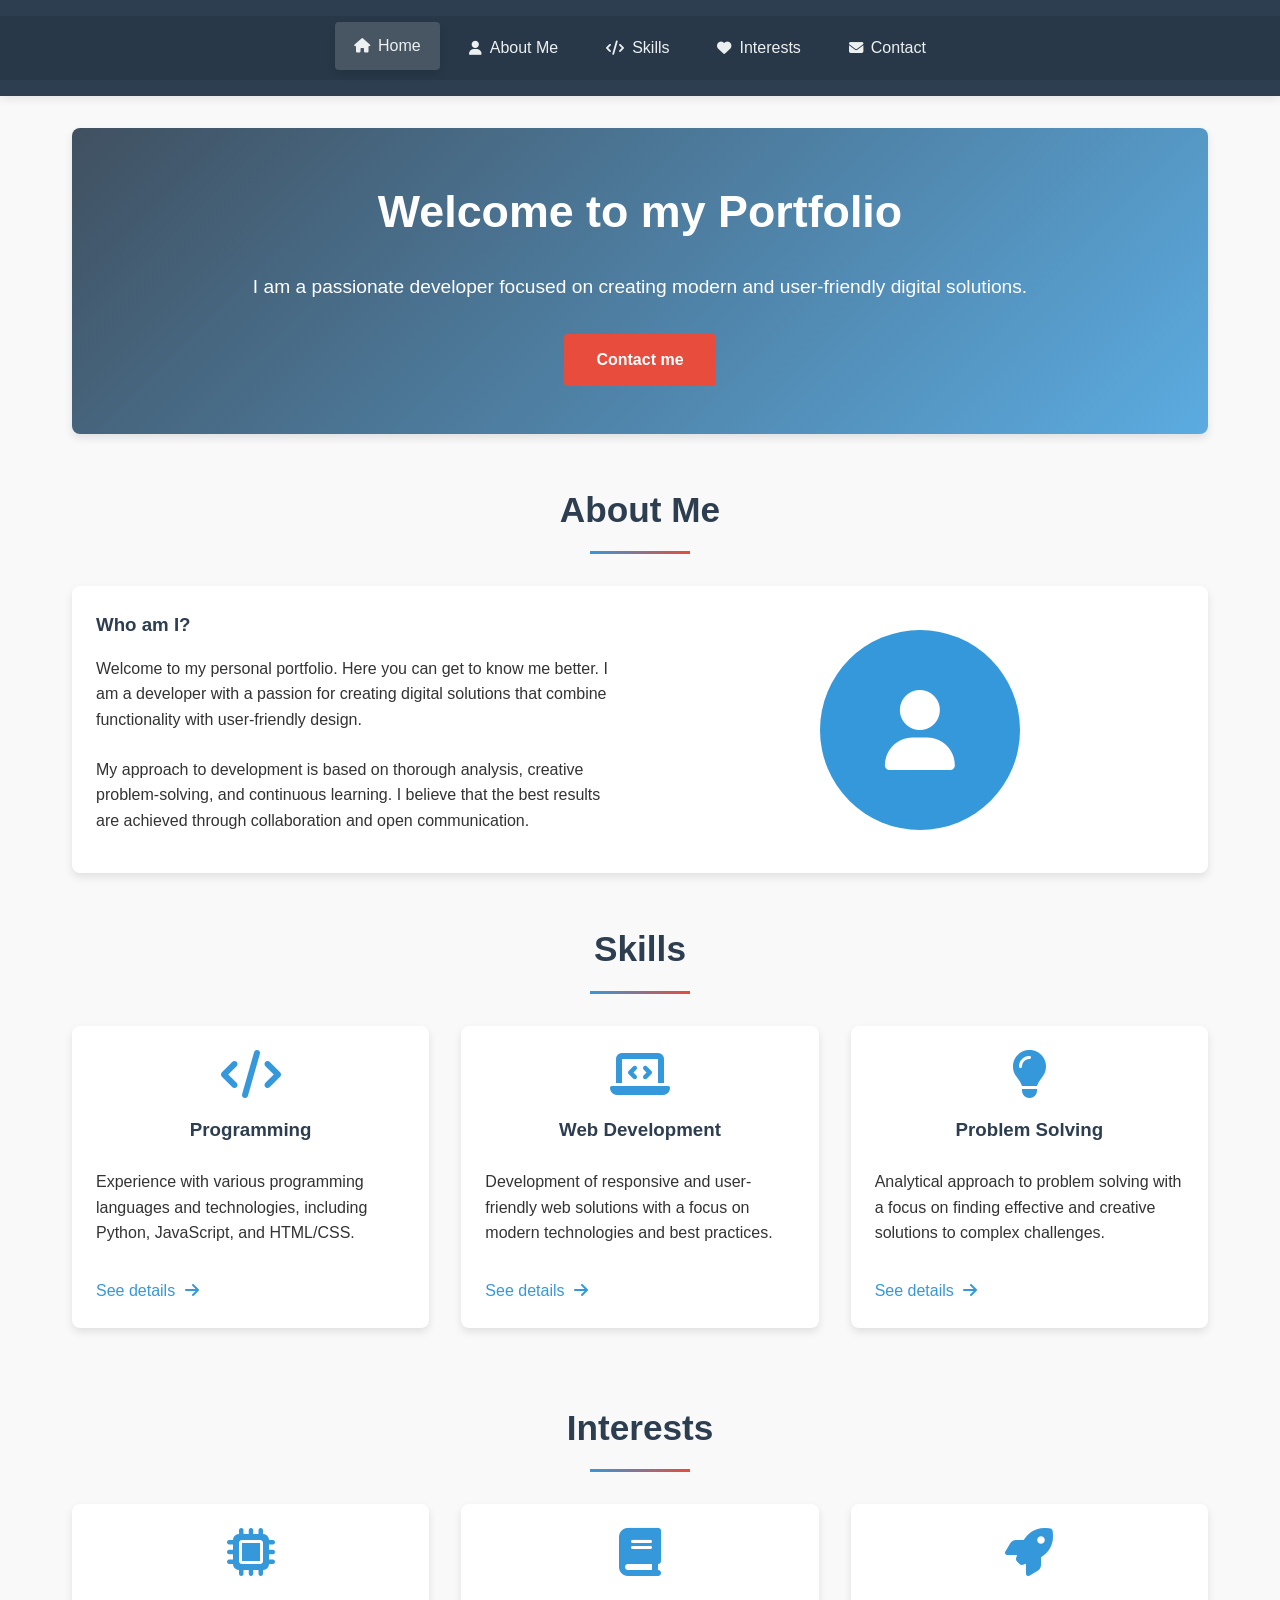
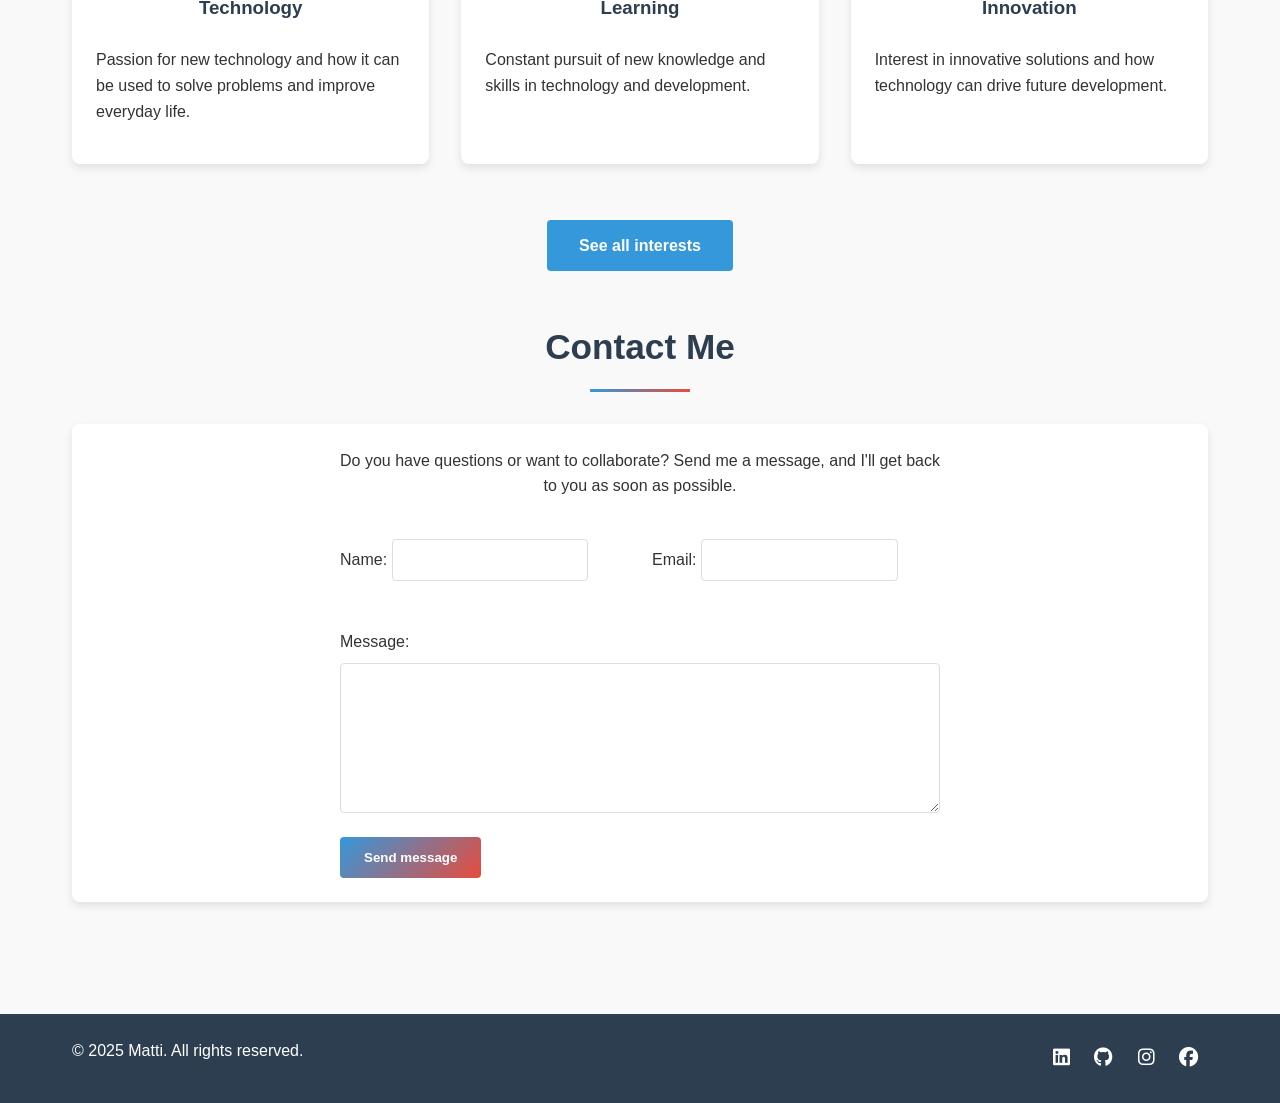
==== src/index.html @ 2b3bad9c "Initial commit" ====
<!doctype html>
<html lang="en">
  <head>
    <meta charset="UTF-8" />
    <meta name="viewport" content="width=device-width, initial-scale=1.0" />
    <title>Matti's Portfolio</title>
    <link rel="stylesheet" href="css/main.css" />
    <link
      rel="stylesheet"
      href="https://cdnjs.cloudflare.com/ajax/libs/font-awesome/6.4.0/css/all.min.css"
    />
  </head>
  <body>
    <div class="page-container">
      <header>
        <div id="navigation-placeholder"></div>
      </header>

      <main>
        <section id="hero" class="card hero">
          <h1>Welcome to my Portfolio</h1>
          <p>
            I am a passionate developer focused on creating modern and
            user-friendly digital solutions.
          </p>
          <a href="#contact" class="btn btn-accent">Contact me</a>
        </section>

        <section id="about">
          <h2 class="section-title">About Me</h2>
          <div class="card">
            <div class="flex-container align-center">
              <div class="flex-item">
                <h3 class="mb-2">Who am I?</h3>
                <p class="mb-3">
                  Welcome to my personal portfolio. Here you can get to know me better.
                  I am a developer with a passion for creating digital solutions that
                  combine functionality with user-friendly design.
                </p>
                <p>
                  My approach to development is based on thorough analysis,
                  creative problem-solving, and continuous learning. I believe that the
                  best results are achieved through collaboration and open
                  communication.
                </p>
              </div>
              <div class="flex-item text-center">
                <div class="profile-image">
                  <i class="fas fa-user"></i>
                </div>
              </div>
            </div>
          </div>
        </section>

        <section id="skills">
          <h2 class="section-title">Skills</h2>
          <div class="grid-container">
            <div class="card">
              <div class="card-icon-header">
                <i class="fas fa-code card-icon"></i>
                <h3 class="card-title">Programming</h3>
              </div>
              <p>
                Experience with various programming languages and technologies,
                including Python, JavaScript, and HTML/CSS.
              </p>
              <a
                href="skills.html"
                class="details-link"
                >See details
                <i class="fas fa-arrow-right"></i
              ></a>
            </div>

            <div class="card">
              <div class="card-icon-header">
                <i class="fas fa-laptop-code card-icon"></i>
                <h3 class="card-title">Web Development</h3>
              </div>
              <p>
                Development of responsive and user-friendly web solutions with a focus
                on modern technologies and best practices.
              </p>
              <a
                href="skills.html"
                class="details-link"
                >See details
                <i class="fas fa-arrow-right"></i
              ></a>
            </div>

            <div class="card">
              <div class="card-icon-header">
                <i class="fas fa-lightbulb card-icon"></i>
                <h3 class="card-title">Problem Solving</h3>
              </div>
              <p>
                Analytical approach to problem solving with a focus on finding
                effective and creative solutions to complex challenges.
              </p>
              <a
                href="skills.html"
                class="details-link"
                >See details
                <i class="fas fa-arrow-right"></i
              ></a>
            </div>
          </div>
        </section>

        <section id="hobbies">
          <h2 class="section-title">Interests</h2>
          <div class="grid-container">
            <div class="card">
              <div class="card-icon-header">
                <i class="fas fa-microchip card-icon"></i>
                <h3 class="card-title">Technology</h3>
              </div>
              <p>
                Passion for new technology and how it can be used to solve
                problems and improve everyday life.
              </p>
            </div>

            <div class="card">
              <div class="card-icon-header">
                <i class="fas fa-book card-icon"></i>
                <h3 class="card-title">Learning</h3>
              </div>
              <p>
                Constant pursuit of new knowledge and skills in technology
                and development.
              </p>
            </div>

            <div class="card">
              <div class="card-icon-header">
                <i class="fas fa-rocket card-icon"></i>
                <h3 class="card-title">Innovation</h3>
              </div>
              <p>
                Interest in innovative solutions and how technology can
                drive future development.
              </p>
            </div>
          </div>
          <div class="text-center mt-4">
            <a href="hobbies.html" class="btn btn-primary">See all interests</a>
          </div>
        </section>

        <section id="contact">
          <h2 class="section-title">Contact Me</h2>
          <div class="card">
            <form id="contact-form">
              <div class="mb-3 text-center">
                <p>
                  Do you have questions or want to collaborate? Send me a message,
                  and I'll get back to you as soon as possible.
                </p>
              </div>

              <div class="form-row">
                <div class="form-col">
                  <label for="name">Name:</label>
                  <input type="text" id="name" name="name" required />
                </div>

                <div class="form-col">
                  <label for="email">Email:</label>
                  <input type="email" id="email" name="email" required />
                </div>
              </div>

              <label for="message">Message:</label>
              <textarea id="message" name="message" required></textarea>

              <button type="submit">Send message</button>
            </form>
          </div>
        </section>
      </main>

      <div id="footer-placeholder"></div>
    </div>

    <script src="js/main.js"></script>
  </body>
</html>
---- src/css/main.css ----
/* Modern Portfolio Website Styles */
:root {
    --primary-color: #2c3e50;
    --secondary-color: #3498db;
    --accent-color: #e74c3c;
    --light-color: #ecf0f1;
    --dark-color: #2c3e50;
    --text-color: #333;
    --text-light: #f9f9f9;
    --card-shadow: 0 4px 8px rgba(0, 0, 0, 0.1);
    --transition-speed: 0.3s;
}

/* Base Styles */
* {
    box-sizing: border-box;
    margin: 0;
    padding: 0;
}

body {
    font-family: 'Segoe UI', Tahoma, Geneva, Verdana, sans-serif;
    line-height: 1.6;
    color: var(--text-color);
    background-color: #f9f9f9;
    margin: 0;
    padding: 0;
}

.page-container {
    display: flex;
    flex-direction: column;
    min-height: 100vh;
}

/* Typography */
h1, h2, h3, h4, h5, h6 {
    color: var(--primary-color);
    margin-bottom: 1rem;
}

p {
    margin-bottom: 1rem;
}

/* Header Styles */
header {
    background: linear-gradient(135deg, var(--primary-color), var(--dark-color));
    color: white;
    padding: 1rem 0;
    box-shadow: 0 2px 10px rgba(0, 0, 0, 0.1);
}

header h1 {
    margin: 0;
    padding: 0 2rem;
    font-size: 2.2rem;
    font-weight: 600;
    letter-spacing: 1px;
}

/* Navigation Styles */
.main-nav {
    background-color: rgba(0, 0, 0, 0.1);
    padding: 0.5rem 0;
    transition: all 0.3s ease;
}

.nav-container {
    max-width: 1200px;
    margin: 0 auto;
}

.main-nav ul {
    list-style-type: none;
    padding: 0;
    margin: 0;
    display: flex;
    justify-content: center;
    flex-wrap: wrap;
}

.main-nav ul li {
    margin: 0;
}

.main-nav ul li a {
    color: var(--light-color);
    text-decoration: none;
    font-weight: 500;
    padding: 0.7rem 1.2rem;
    margin: 0 0.3rem;
    border-radius: 4px;
    display: flex;
    align-items: center;
    transition: all 0.3s ease;
}

.main-nav ul li a i {
    margin-right: 0.5rem;
    font-size: 0.9rem;
}

.main-nav ul li a:hover {
    background-color: rgba(255, 255, 255, 0.15);
    transform: translateY(-2px);
    box-shadow: 0 4px 8px rgba(0, 0, 0, 0.1);
}

.main-nav ul li a.active {
    background-color: rgba(255, 255, 255, 0.15);
    transform: translateY(-2px);
    box-shadow: 0 4px 8px rgba(0, 0, 0, 0.1);
}

/* Main Content Styles */
main {
    flex: 1;
    padding: 2rem;
    max-width: 1200px;
    margin: 0 auto;
    width: 100%;
}

/* Section Styles */
section {
    margin-bottom: 3rem;
}

.section-title {
    text-align: center;
    font-size: 2.2rem;
    margin-bottom: 2rem;
    color: var(--primary-color);
    position: relative;
    padding-bottom: 1rem;
}

.section-title::after {
    content: '';
    position: absolute;
    bottom: 0;
    left: 50%;
    transform: translateX(-50%);
    width: 100px;
    height: 3px;
    background: linear-gradient(90deg, var(--secondary-color), var(--accent-color));
}

/* Card Styles */
.card {
    background-color: white;
    border-radius: 8px;
    padding: 1.5rem;
    box-shadow: var(--card-shadow);
    transition: transform var(--transition-speed) ease, box-shadow var(--transition-speed) ease;
    margin-bottom: 1.5rem;
}

.card:hover {
    transform: translateY(-5px);
    box-shadow: 0 8px 16px rgba(0, 0, 0, 0.15);
}

/* Grid Container */
.grid-container {
    display: grid;
    grid-template-columns: repeat(auto-fit, minmax(300px, 1fr));
    gap: 2rem;
    margin-top: 2rem;
}

/* Flex Layout Utilities */
.flex-container {
    display: flex;
    flex-wrap: wrap;
    gap: 2rem;
}

.flex-item {
    flex: 1;
    min-width: 300px;
}

.align-center {
    align-items: center;
}

.justify-center {
    justify-content: center;
}

.justify-between {
    justify-content: space-between;
}

.text-center {
    text-align: center;
}

/* Margin and Padding Utilities */
.mb-1 { margin-bottom: 0.5rem; }
.mb-2 { margin-bottom: 1rem; }
.mb-3 { margin-bottom: 1.5rem; }
.mb-4 { margin-bottom: 2rem; }
.mb-5 { margin-bottom: 3rem; }

.mt-1 { margin-top: 0.5rem; }
.mt-2 { margin-top: 1rem; }
.mt-3 { margin-top: 1.5rem; }
.mt-4 { margin-top: 2rem; }
.mt-5 { margin-top: 3rem; }

.mt-1 { margin-top: 0.5rem; }
.mt-2 { margin-top: 1rem; }
.mt-3 { margin-top: 1.5rem; }

.p-1 { padding: 0.5rem; }
.p-2 { padding: 1rem; }
.p-3 { padding: 1.5rem; }
.p-4 { padding: 2rem; }
.p-5 { padding: 3rem; }

/* Skills Specific Styles */
.skills-container {
    display: grid;
    grid-template-columns: repeat(auto-fit, minmax(300px, 1fr));
    gap: 2rem;
    margin-top: 2rem;
    width: 100%;
    max-width: 1200px;
    margin-left: auto;
    margin-right: auto;
}

.skill-category {
    background-color: white;
    border-radius: 8px;
    padding: 1.5rem;
    box-shadow: var(--card-shadow);
    transition: transform var(--transition-speed) ease, box-shadow var(--transition-speed) ease;
}

.skill-category:hover {
    transform: translateY(-5px);
    box-shadow: 0 8px 16px rgba(0, 0, 0, 0.15);
}

.skill-category h3 {
    color: var(--primary-color);
    font-size: 1.32rem;
    margin-top: 0;
    margin-bottom: 1.5rem;
    padding-bottom: 0.5rem;
    border-bottom: 2px solid var(--secondary-color);
    position: relative;
}

.skill-category h3::before {
    content: '';
    position: absolute;
    left: 0;
    bottom: -2px;
    width: 50px;
    height: 2px;
    background-color: var(--accent-color);
}

.skill-item {
    margin-bottom: 1.2rem;
}

.skill-name {
    display: flex;
    justify-content: space-between;
    margin-bottom: 0.5rem;
    font-weight: 500;
}

.skill-bar {
    height: 10px;
    background-color: #e0e0e0;
    border-radius: 5px;
    overflow: hidden;
}

.skill-progress {
    height: 100%;
    border-radius: 5px;
    background: linear-gradient(90deg, var(--secondary-color), var(--accent-color));
    transition: width 1s ease-in-out;
}

.skill-progress.python {
    width: 85%;
}

.skill-progress.javascript {
    width: 75%;
}

.skill-progress.html-css {
    width: 80%;
}

/* Skill progress utility classes */
.skill-progress-60 { width: 60%; }
.skill-progress-65 { width: 65%; }
.skill-progress-70 { width: 70%; }
.skill-progress-75 { width: 75%; }
.skill-progress-80 { width: 80%; }
.skill-progress-85 { width: 85%; }
.skill-progress-90 { width: 90%; }

.skill-icon {
    margin-right: 10px;
    color: var(--secondary-color);
}

/* Hero Section */
.hero {
    text-align: center;
    padding: 3rem 1.5rem;
    margin-bottom: 3rem;
    background: linear-gradient(135deg, rgba(44, 62, 80, 0.9), rgba(52, 152, 219, 0.8)),
                url("https://images.unsplash.com/photo-1517694712202-14dd9538aa97") center/cover no-repeat;
}

.hero h1 {
    color: white;
    font-size: 2.8rem;
    margin-bottom: 1.5rem;
}

.hero p {
    color: white;
    font-size: 1.2rem;
    max-width: 800px;
    margin: 0 auto 2rem;
}

/* Buttons */
.btn {
    display: inline-block;
    padding: 0.8rem 2rem;
    border-radius: 4px;
    text-decoration: none;
    font-weight: 600;
    transition: all 0.3s ease;
    cursor: pointer;
    border: none;
}

.btn-primary {
    background-color: var(--secondary-color);
    color: white;
}

.btn-accent {
    background-color: var(--accent-color);
    color: white;
}

.btn:hover {
    transform: translateY(-2px);
    box-shadow: 0 4px 8px rgba(0, 0, 0, 0.2);
}

/* Details Link */
.details-link {
    display: inline-block;
    margin-top: 1rem;
    color: var(--secondary-color);
    text-decoration: none;
    font-weight: 500;
}

.details-link i {
    margin-left: 5px;
}

/* Form Styles */
form {
    display: flex;
    flex-direction: column;
    max-width: 600px;
    margin: 0 auto;
}

.form-row {
    display: flex;
    gap: 1.5rem;
    margin-bottom: 1.5rem;
    flex-wrap: wrap;
}

.form-col {
    flex: 1;
    min-width: 200px;
}

label {
    margin-bottom: 0.5rem;
    font-weight: 500;
}

input, textarea {
    padding: 0.8rem;
    margin-bottom: 1.5rem;
    border: 1px solid #ddd;
    border-radius: 4px;
    font-family: inherit;
    transition: border-color var(--transition-speed) ease;
}

input:focus, textarea:focus {
    outline: none;
    border-color: var(--secondary-color);
    box-shadow: 0 0 0 2px rgba(52, 152, 219, 0.2);
}

textarea {
    min-height: 150px;
    resize: vertical;
}

button {
    background: linear-gradient(135deg, var(--secondary-color), var(--accent-color));
    color: white;
    border: none;
    padding: 0.8rem 1.5rem;
    border-radius: 4px;
    cursor: pointer;
    font-weight: 600;
    transition: transform var(--transition-speed) ease, box-shadow var(--transition-speed) ease;
    align-self: flex-start;
}

button:hover {
    transform: translateY(-2px);
    box-shadow: 0 4px 8px rgba(0, 0, 0, 0.2);
}

/* Timeline Styles */
.timeline-item {
    border-left: 3px solid var(--secondary-color);
    padding-left: 1rem;
    margin-bottom: 1.5rem;
}

.timeline-item.accent {
    border-left: 3px solid var(--accent-color);
}

.timeline-title {
    margin-bottom: 0.5rem;
    font-weight: 600;
}

.timeline-subtitle {
    margin-bottom: 0.5rem;
    color: #666;
}

.timeline-item.accent {
    border-left: 3px solid var(--accent-color);
}

.timeline-title {
    margin-bottom: 0.5rem;
    font-weight: 600;
}

.timeline-subtitle {
    margin-bottom: 0.5rem;
    color: #666;
}

/* Profile Image */
.profile-image {
    background-color: var(--secondary-color);
    width: 200px;
    height: 200px;
    border-radius: 50%;
    margin: 0 auto;
    display: flex;
    align-items: center;
    justify-content: center;
}

.profile-image i {
    font-size: 5rem;
    color: white;
}

/* Social Media Icons */
.social-icons {
    display: flex;
    gap: 1rem;
}

.social-icon {
    display: inline-flex;
    align-items: center;
    justify-content: center;
    width: 40px;
    height: 40px;
    background-color: var(--secondary-color);
    color: white;
    border-radius: 50%;
    text-decoration: none;
    transition: all 0.3s ease;
}

.social-icon:hover {
    transform: translateY(-3px);
    box-shadow: 0 4px 8px rgba(0, 0, 0, 0.2);
}

/* Contact Info */
.contact-info-item {
    display: flex;
    align-items: center;
    margin-bottom: 1rem;
}

.contact-info-icon {
    color: var(--secondary-color);
    font-size: 1.2rem;
    width: 30px;
}

/* Section Headers */
.section-header {
    color: var(--primary-color);
    margin-bottom: 1.5rem;
    padding-bottom: 0.5rem;
    border-bottom: 2px solid var(--secondary-color);
}

.section-subtitle {
    color: var(--primary-color);
    margin-bottom: 0.5rem;
}

.social-heading {
    color: var(--primary-color);
    margin: 2rem 0 1rem;
}

/* Footer Styles */
footer {
    background-color: var(--primary-color);
    color: white;
    padding: 1.5rem;
    margin-top: 2rem;
}

.footer-container {
    display: flex;
    justify-content: space-between;
    align-items: center;
    flex-wrap: wrap;
    max-width: 1200px;
    margin: 0 auto;
    padding: 0 2rem;
}

.footer-social a {
    color: white;
    margin: 0 10px;
    font-size: 1.2rem;
    transition: transform 0.3s ease;
}

.footer-social a:hover {
    transform: translateY(-3px);
}

/* Card Icon Header */
.card-icon-header {
    text-align: center;
    margin-bottom: 1.5rem;
}

.card-icon {
    font-size: 3rem;
    color: var(--secondary-color);
}

.card-title {
    margin-top: 1rem;
    color: var(--primary-color);
}

/* Scrollable Section */
.scrollable-section {
    max-height: calc(100vh - 250px);
    overflow-y: auto;
    padding-right: 10px;
    scrollbar-color: #888 #f1f1f1;
}

.scrollable-section::-webkit-scrollbar {
    width: 10px;
}

.scrollable-section::-webkit-scrollbar-track {
    background: #f1f1f1; 
}

.scrollable-section::-webkit-scrollbar-thumb {
    background: #888; 
    border-radius: 5px;
}

.scrollable-section::-webkit-scrollbar-thumb:hover {
    background: #555; 
}

/* Responsive Design */
@media (max-width: 768px) {
    .grid-container {
        grid-template-columns: 1fr;
    }
    
    main {
        padding: 1rem;
    }
    
    .main-nav ul {
        flex-direction: column;
        align-items: center;
    }
    
    .main-nav ul li {
        margin: 0.3rem 0;
        width: 100%;
        text-align: center;
    }
    
    .main-nav ul li a {
        justify-content: center;
        padding: 0.8rem 1rem;
    }
    
    .section-title {
        font-size: 1.8rem;
    }
    
    .hero h1 {
        font-size: 2.2rem;
    }
}
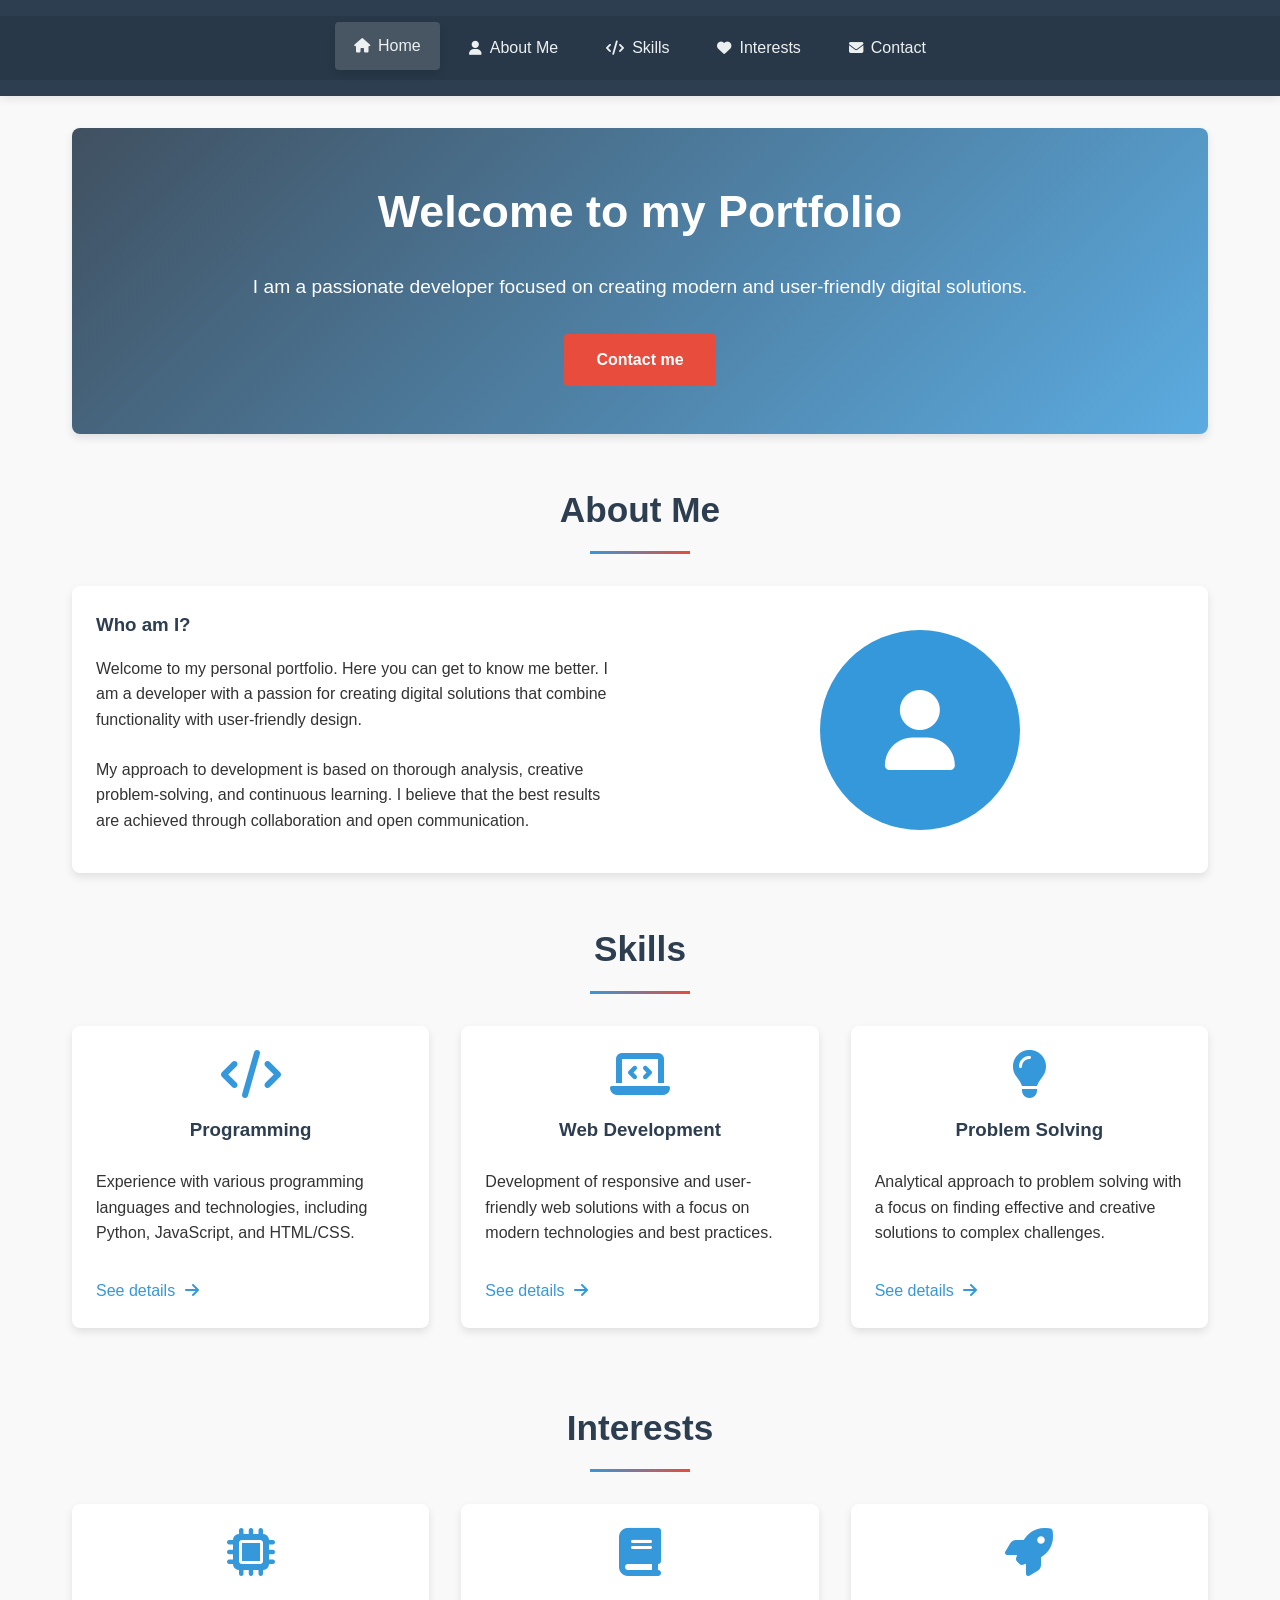
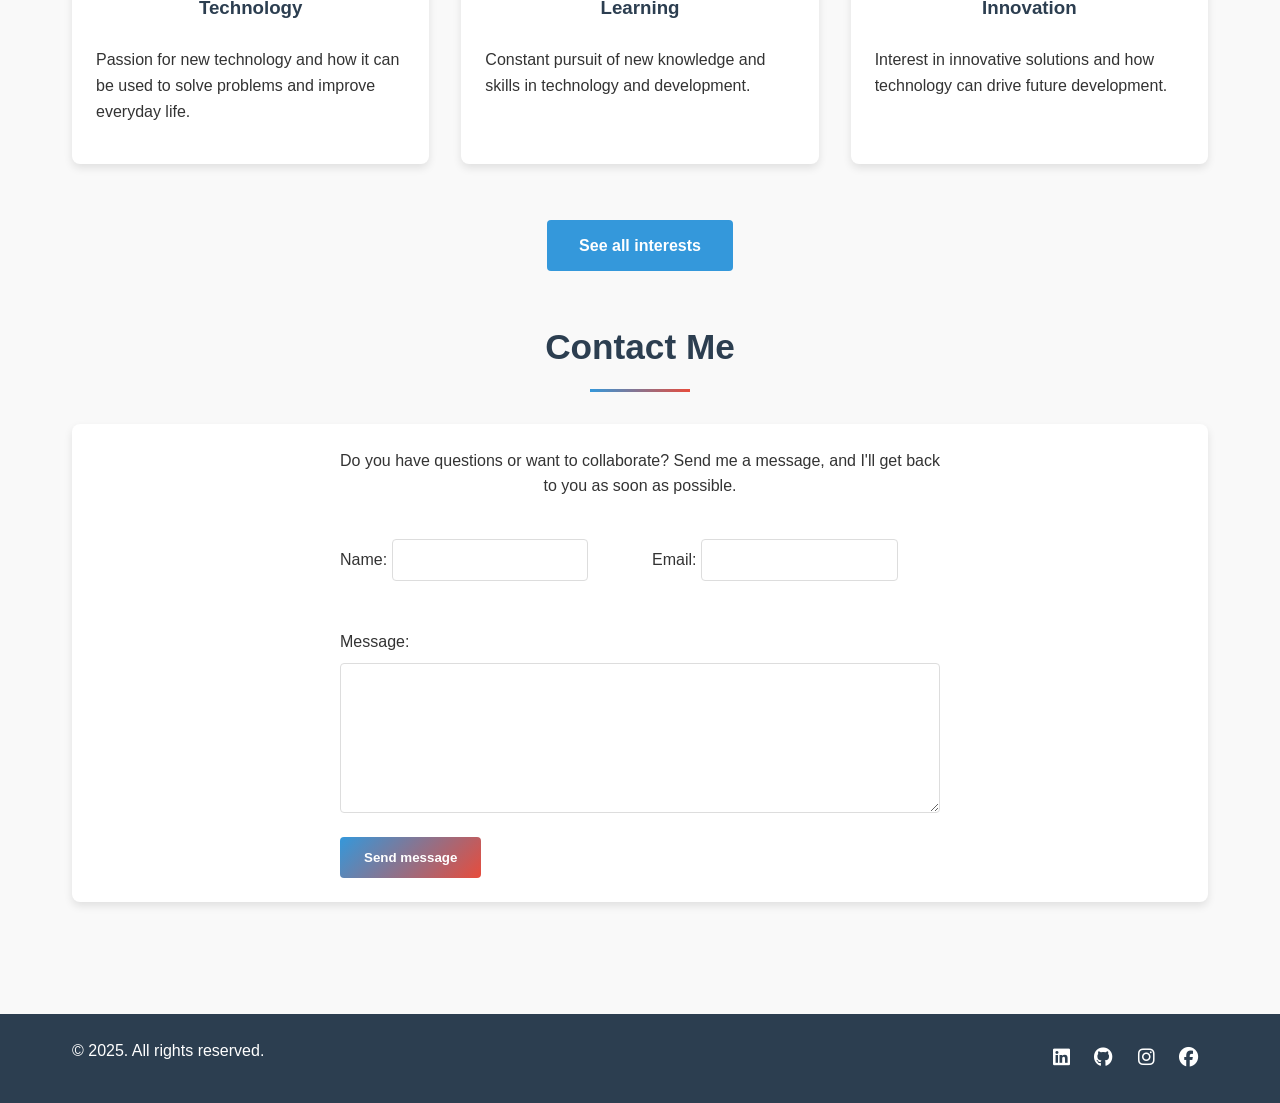
==== commit 33831c29: "Adds formspree to index.html and removes id" ====
--- a/src/index.html
+++ b/src/index.html
@@ -33,15 +33,16 @@
               <div class="flex-item">
                 <h3 class="mb-2">Who am I?</h3>
                 <p class="mb-3">
-                  Welcome to my personal portfolio. Here you can get to know me better.
-                  I am a developer with a passion for creating digital solutions that
-                  combine functionality with user-friendly design.
+                  Welcome to my personal portfolio. Here you can get to know me
+                  better. I am a developer with a passion for creating digital
+                  solutions that combine functionality with user-friendly
+                  design.
                 </p>
                 <p>
                   My approach to development is based on thorough analysis,
-                  creative problem-solving, and continuous learning. I believe that the
-                  best results are achieved through collaboration and open
-                  communication.
+                  creative problem-solving, and continuous learning. I believe
+                  that the best results are achieved through collaboration and
+                  open communication.
                 </p>
               </div>
               <div class="flex-item text-center">
@@ -65,11 +66,8 @@
                 Experience with various programming languages and technologies,
                 including Python, JavaScript, and HTML/CSS.
               </p>
-              <a
-                href="skills.html"
-                class="details-link"
-                >See details
-                <i class="fas fa-arrow-right"></i
+              <a href="skills.html" class="details-link"
+                >See details <i class="fas fa-arrow-right"></i
               ></a>
             </div>
 
@@ -79,14 +77,11 @@
                 <h3 class="card-title">Web Development</h3>
               </div>
               <p>
-                Development of responsive and user-friendly web solutions with a focus
-                on modern technologies and best practices.
+                Development of responsive and user-friendly web solutions with a
+                focus on modern technologies and best practices.
               </p>
-              <a
-                href="skills.html"
-                class="details-link"
-                >See details
-                <i class="fas fa-arrow-right"></i
+              <a href="skills.html" class="details-link"
+                >See details <i class="fas fa-arrow-right"></i
               ></a>
             </div>
 
@@ -99,11 +94,8 @@
                 Analytical approach to problem solving with a focus on finding
                 effective and creative solutions to complex challenges.
               </p>
-              <a
-                href="skills.html"
-                class="details-link"
-                >See details
-                <i class="fas fa-arrow-right"></i
+              <a href="skills.html" class="details-link"
+                >See details <i class="fas fa-arrow-right"></i
               ></a>
             </div>
           </div>
@@ -129,8 +121,8 @@
                 <h3 class="card-title">Learning</h3>
               </div>
               <p>
-                Constant pursuit of new knowledge and skills in technology
-                and development.
+                Constant pursuit of new knowledge and skills in technology and
+                development.
               </p>
             </div>
 
@@ -140,8 +132,8 @@
                 <h3 class="card-title">Innovation</h3>
               </div>
               <p>
-                Interest in innovative solutions and how technology can
-                drive future development.
+                Interest in innovative solutions and how technology can drive
+                future development.
               </p>
             </div>
           </div>
@@ -153,11 +145,12 @@
         <section id="contact">
           <h2 class="section-title">Contact Me</h2>
           <div class="card">
-            <form id="contact-form">
+            <form action="https://formspree.io/f/mjkwwoyq" method="POST">
+              <!-- <form id="contact-form"> -->
               <div class="mb-3 text-center">
                 <p>
-                  Do you have questions or want to collaborate? Send me a message,
-                  and I'll get back to you as soon as possible.
+                  Do you have questions or want to collaborate? Send me a
+                  message, and I'll get back to you as soon as possible.
                 </p>
               </div>
 
